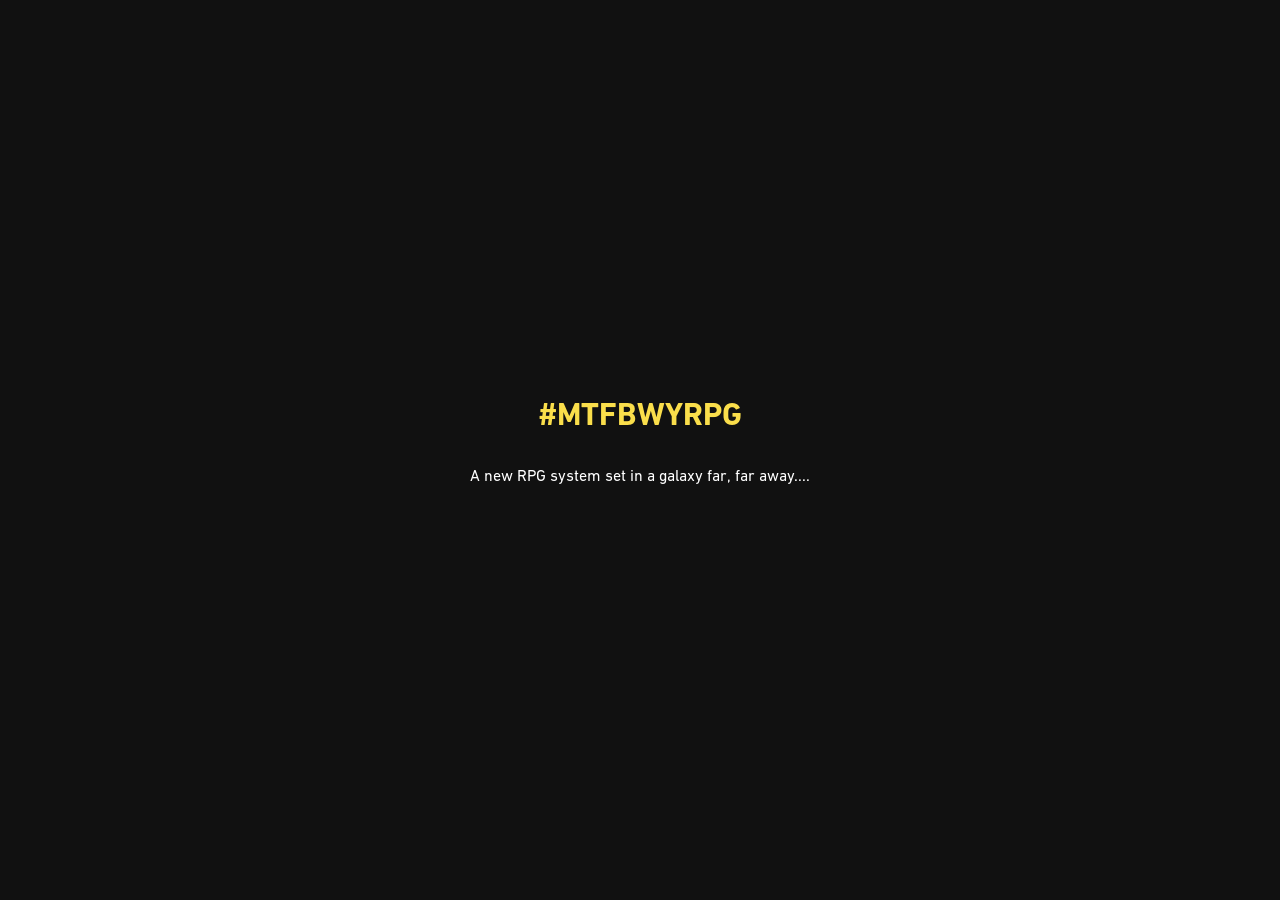
==== index.html @ f91e75fb "Add files via upload" ====
<!DOCTYPE html>
<html lang="en">
<head>
    <meta charset="UTF-8">
    <meta name="viewport" content="width=device-width, initial-scale=1.0">
    <title>MTFBWY</title>  
    <link rel="stylesheet" href="styles.css"> <!-- Replace "styles.css" with the actual path to your CSS file -->
</head>
 <body>
    <div class="width-container" style="margin-bottom: 0px;">
    <div class="main-wrapper">
    <div class="grid-column-full">
    <div class="shout">
        <h1 class="heading-l" style="margin-bottom: 16px; text-align: center;">#MTFBWYRPG</h1>
        <p class="body" style="text-align: center;">A new RPG system set in a galaxy far, far away....</p>
        <div class="call-out" style="margin-bottom: 20px;"></div>
    </div>
    </div>
    </div>
    </div>
</body>
---- styles.css ----
body,html {
    margin: 0;
    padding: 0;
    background: #111;
}

.width-container {
    max-width: 960px;
    margin-left: auto;
    margin-right: auto;
    margin-bottom: 64px;
}

.main-wrapper {
    padding-top: 0;
    margin-bottom: 0px;
}

.grid-column-full {
    width: 100%;
    float: left;
    display: block;
    box-sizing: border-box;
    padding: 0 16px;
}

.grid-column-two-thirds {
    width: 66.66%;
    float: left;
    display: block;
    box-sizing: border-box; /* Include padding within the width */
    padding: 0 16px; /* Adjust padding as needed */
}

.grid-column-one-third {
    width: 33.33%;
    float: left;
    display: block;
    box-sizing: border-box;
    padding: 0 16px;
}

/* Media query for screens smaller than 768px (adjust breakpoint as needed) */
@media screen and (max-width: 640px) {
    .grid-column-two-thirds {
        width: 100%;
        padding: 0 12px; /* Remove padding on mobile for full width */
    }

    .grid-column-one-third {
        width: 100%;
        padding: 0 12px;
    }
}

.shout {
    display: flex;
    min-height: 100vh;
    margin: 0;
    justify-content: center;
    align-items: center;
    text-align: center;
    flex-direction: column; /* Stack items vertically */
}

.heading-l {
    font-family: DINNext;
    font-weight: bold;
    color: #fade4b;
}

.body {
    font-family: DINNext;
    font-weight: regular;
    color: #fff;
}

@font-face {
    font-family: DINNext;
    src: url(fonts/DINNextCYR-Regular.otf);
    font-style: normal;
    font-weight: normal;
    }

 @font-face {
    font-family: DINNext;
    src: url(fonts/DINNextLTPro-Bold.otf);
    font-style: normal;
    font-weight: bold;
    }
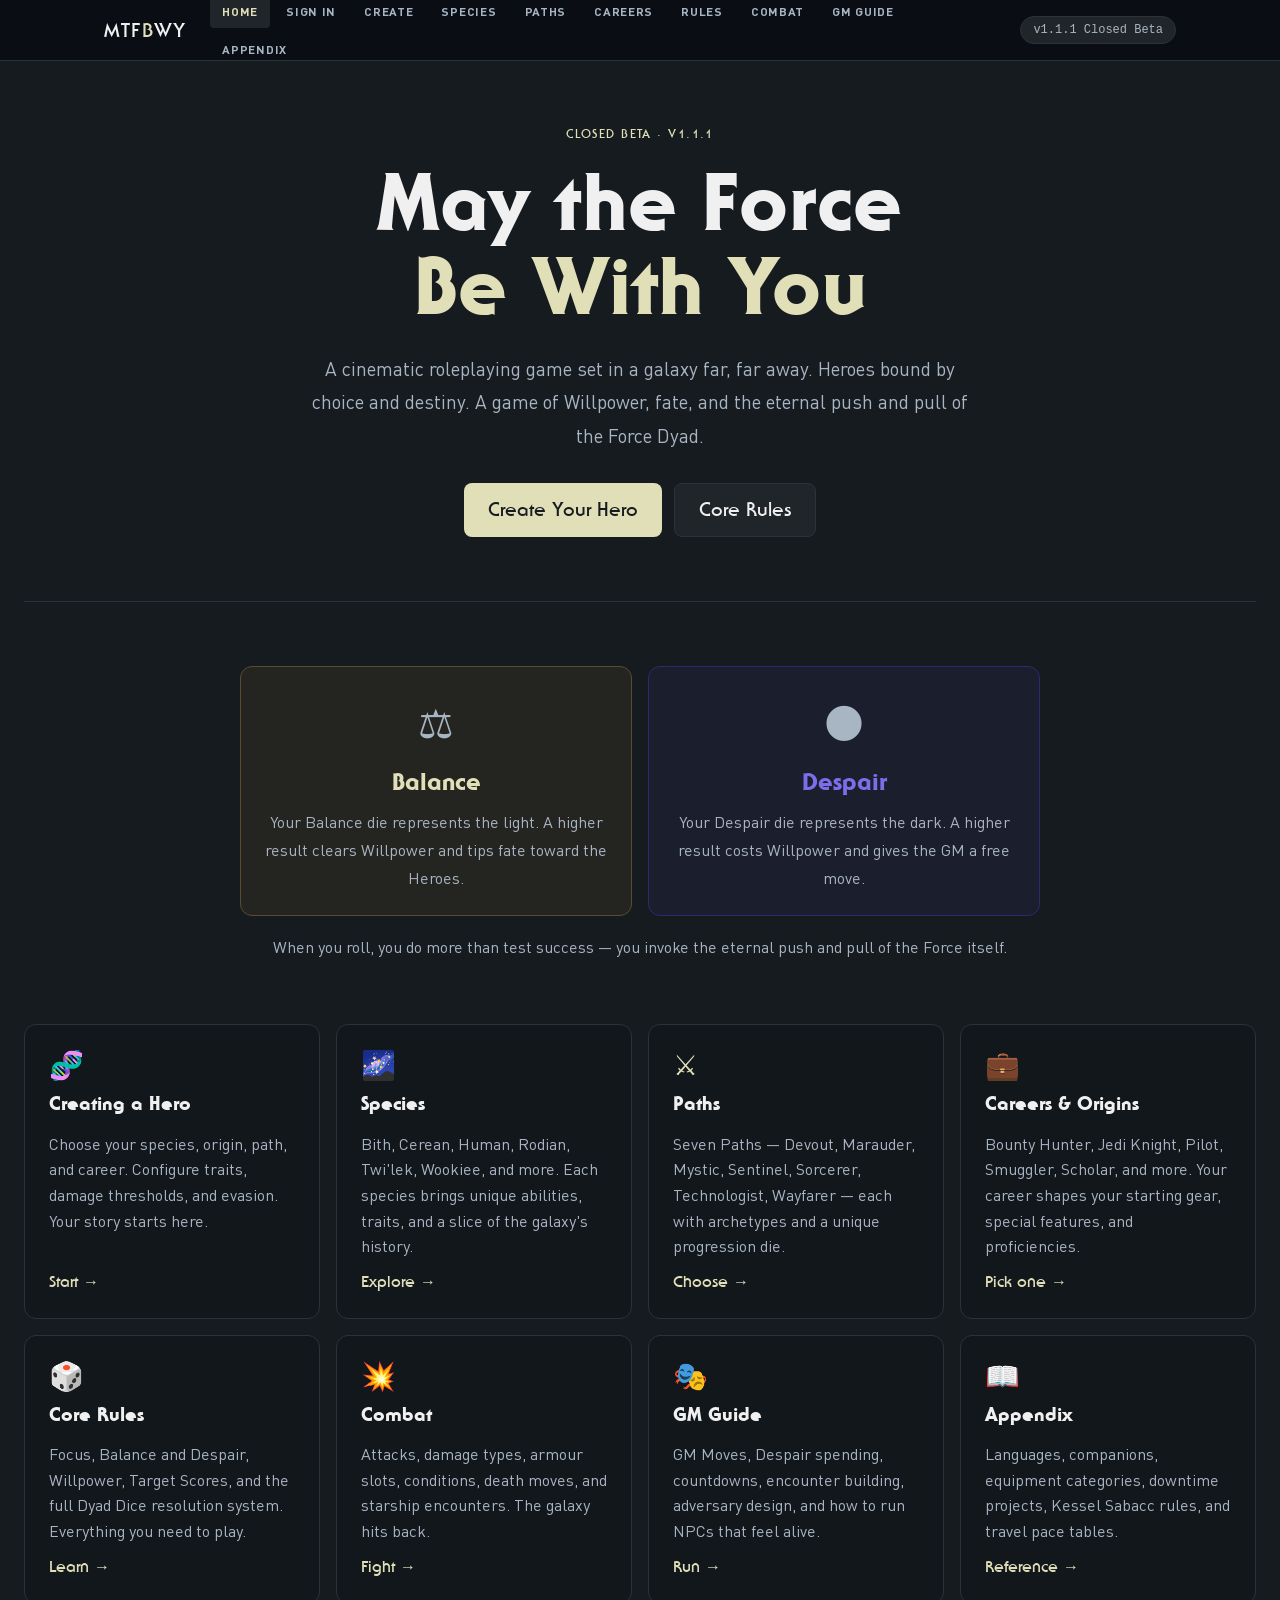
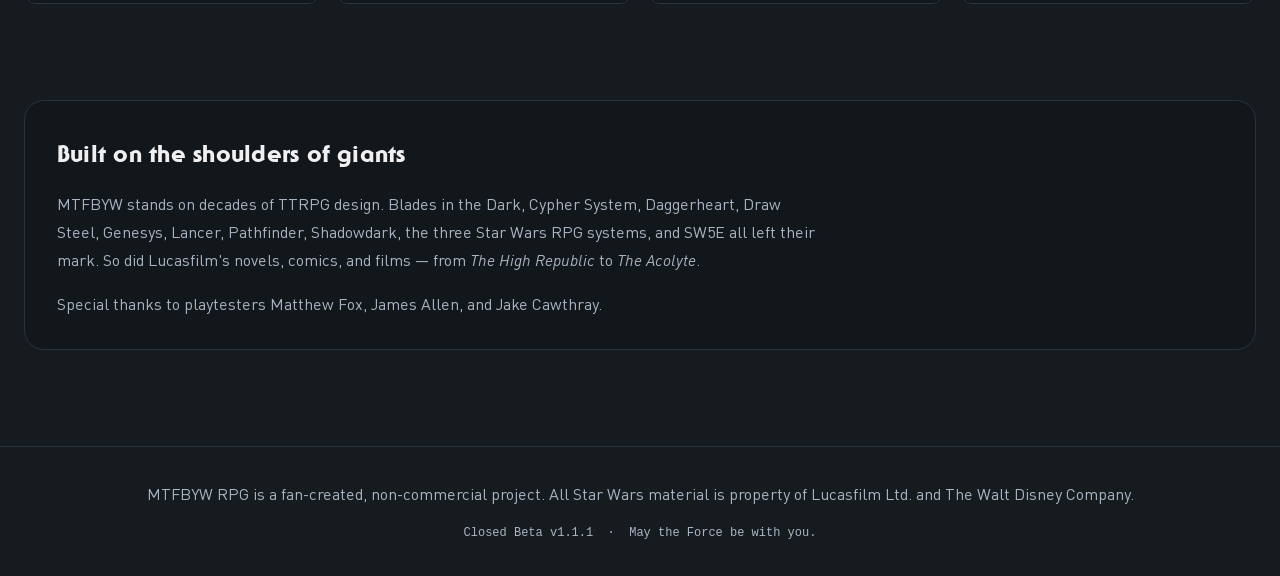
==== commit 718ded1e: "Add files via upload" ====
--- a/index.html
+++ b/index.html
@@ -1,21 +1,119 @@
 <!DOCTYPE html>
-<html lang="en">
+<html lang="en-GB">
 <head>
-    <meta charset="UTF-8">
-    <meta name="viewport" content="width=device-width, initial-scale=1.0">
-    <title>MTFBWY</title>  
-    <link rel="stylesheet" href="styles.css"> <!-- Replace "styles.css" with the actual path to your CSS file -->
+  <meta charset="UTF-8">
+  <meta name="viewport" content="width=device-width, initial-scale=1.0">
+  <title>MTFBYW — May the Force Be With You RPG</title>
+  <link rel="stylesheet" href="css/tokens.css">
+  <link rel="stylesheet" href="css/layout.css">
 </head>
- <body>
-    <div class="width-container" style="margin-bottom: 0px;">
-    <div class="main-wrapper">
-    <div class="grid-column-full">
-    <div class="shout">
-        <h1 class="heading-l" style="margin-bottom: 16px; text-align: center;">#MTFBWYRPG</h1>
-        <p class="body" style="text-align: center;">A new RPG system set in a galaxy far, far away....</p>
-        <div class="call-out" style="margin-bottom: 20px;"></div>
+<body>
+
+<div id="site-header-mount"></div>
+
+<main style="max-width:1280px;margin:0 auto;padding:var(--space-16) var(--space-6) var(--space-24);">
+
+  <!-- Hero -->
+  <section style="text-align:center;padding-bottom:var(--space-16);border-bottom:1px solid var(--color-outline-sub);margin-bottom:var(--space-16);">
+    <div style="font-family:var(--font-display);font-size:var(--text-xs);font-weight:700;letter-spacing:0.12em;text-transform:uppercase;color:var(--color-text-gold);margin-bottom:var(--space-4);">
+      Closed Beta · v1.1.1
     </div>
+    <h1 style="font-size:var(--text-hero);font-weight:900;color:var(--color-text);line-height:1.05;margin-bottom:var(--space-6);">
+      May the Force<br><em style="color:var(--color-text-gold);font-style:normal;">Be With You</em>
+    </h1>
+    <p style="font-size:var(--text-lg);color:var(--color-text-subdued);max-width:660px;margin:0 auto var(--space-8);line-height:1.75;">
+      A cinematic roleplaying game set in a galaxy far, far away. Heroes bound by choice and destiny. A game of Willpower, fate, and the eternal push and pull of the Force Dyad.
+    </p>
+    <div style="display:flex;gap:var(--space-3);justify-content:center;flex-wrap:wrap;">
+      <a href="hero-creation.html" style="display:inline-flex;align-items:center;gap:var(--space-2);background:var(--color-text-gold);color:var(--color-page-bg);font-family:var(--font-display);font-weight:700;font-size:var(--text-base);padding:var(--space-3) var(--space-6);border-radius:var(--radius-md);text-decoration:none;transition:opacity 0.15s;">
+        Create Your Hero
+      </a>
+      <a href="rules.html" style="display:inline-flex;align-items:center;gap:var(--space-2);background:var(--color-surface);border:1px solid var(--color-outline-sub);color:var(--color-text);font-family:var(--font-display);font-weight:700;font-size:var(--text-base);padding:var(--space-3) var(--space-6);border-radius:var(--radius-md);text-decoration:none;transition:opacity 0.15s;">
+        Core Rules
+      </a>
     </div>
+  </section>
+
+  <!-- The Dyad Dice callout -->
+  <section style="margin-bottom:var(--space-16);">
+    <div style="display:grid;grid-template-columns:1fr 1fr;gap:var(--space-4);max-width:800px;margin:0 auto;">
+      <div style="background:rgba(245,184,51,0.06);border:1px solid var(--color-surface-gold);border-radius:var(--radius-lg);padding:var(--space-6);text-align:center;">
+        <div style="font-size:2.5rem;margin-bottom:var(--space-3);">⚖️</div>
+        <div style="font-family:var(--font-display);font-size:var(--text-xl);font-weight:900;color:var(--color-text-gold);margin-bottom:var(--space-2);">Balance</div>
+        <p style="font-size:var(--text-sm);color:var(--color-text-subdued);">Your Balance die represents the light. A higher result clears Willpower and tips fate toward the Heroes.</p>
+      </div>
+      <div style="background:rgba(106,92,247,0.06);border:1px solid #2e2870;border-radius:var(--radius-lg);padding:var(--space-6);text-align:center;">
+        <div style="font-size:2.5rem;margin-bottom:var(--space-3);">🌑</div>
+        <div style="font-family:var(--font-display);font-size:var(--text-xl);font-weight:900;color:#7B6EE8;margin-bottom:var(--space-2);">Despair</div>
+        <p style="font-size:var(--text-sm);color:var(--color-text-subdued);">Your Despair die represents the dark. A higher result costs Willpower and gives the GM a free move.</p>
+      </div>
     </div>
-    </div>
-</body>+    <p style="text-align:center;font-size:var(--text-sm);color:var(--color-text-subdued);margin-top:var(--space-4);">When you roll, you do more than test success — you invoke the eternal push and pull of the Force itself.</p>
+  </section>
+
+  <!-- Section grid -->
+  <div class="home-grid">
+    <a href="hero-creation.html" class="home-card">
+      <div class="home-card__icon">🧬</div>
+      <div class="home-card__title">Creating a Hero</div>
+      <div class="home-card__desc">Choose your species, origin, path, and career. Configure traits, damage thresholds, and evasion. Your story starts here.</div>
+      <div class="home-card__arrow">Start → </div>
+    </a>
+    <a href="species.html" class="home-card">
+      <div class="home-card__icon">🌌</div>
+      <div class="home-card__title">Species</div>
+      <div class="home-card__desc">Bith, Cerean, Human, Rodian, Twi'lek, Wookiee, and more. Each species brings unique abilities, traits, and a slice of the galaxy's history.</div>
+      <div class="home-card__arrow">Explore →</div>
+    </a>
+    <a href="paths.html" class="home-card">
+      <div class="home-card__icon">⚔️</div>
+      <div class="home-card__title">Paths</div>
+      <div class="home-card__desc">Seven Paths — Devout, Marauder, Mystic, Sentinel, Sorcerer, Technologist, Wayfarer — each with archetypes and a unique progression die.</div>
+      <div class="home-card__arrow">Choose →</div>
+    </a>
+    <a href="careers.html" class="home-card">
+      <div class="home-card__icon">💼</div>
+      <div class="home-card__title">Careers &amp; Origins</div>
+      <div class="home-card__desc">Bounty Hunter, Jedi Knight, Pilot, Smuggler, Scholar, and more. Your career shapes your starting gear, special features, and proficiencies.</div>
+      <div class="home-card__arrow">Pick one →</div>
+    </a>
+    <a href="rules.html" class="home-card">
+      <div class="home-card__icon">🎲</div>
+      <div class="home-card__title">Core Rules</div>
+      <div class="home-card__desc">Focus, Balance and Despair, Willpower, Target Scores, and the full Dyad Dice resolution system. Everything you need to play.</div>
+      <div class="home-card__arrow">Learn →</div>
+    </a>
+    <a href="combat.html" class="home-card">
+      <div class="home-card__icon">💥</div>
+      <div class="home-card__title">Combat</div>
+      <div class="home-card__desc">Attacks, damage types, armour slots, conditions, death moves, and starship encounters. The galaxy hits back.</div>
+      <div class="home-card__arrow">Fight →</div>
+    </a>
+    <a href="gm-guide.html" class="home-card">
+      <div class="home-card__icon">🎭</div>
+      <div class="home-card__title">GM Guide</div>
+      <div class="home-card__desc">GM Moves, Despair spending, countdowns, encounter building, adversary design, and how to run NPCs that feel alive.</div>
+      <div class="home-card__arrow">Run →</div>
+    </a>
+    <a href="appendix.html" class="home-card">
+      <div class="home-card__icon">📖</div>
+      <div class="home-card__title">Appendix</div>
+      <div class="home-card__desc">Languages, companions, equipment categories, downtime projects, Kessel Sabacc rules, and travel pace tables.</div>
+      <div class="home-card__arrow">Reference →</div>
+    </a>
+  </div>
+
+  <!-- Acknowledgements -->
+  <section style="margin-top:var(--space-24);padding:var(--space-8);background:var(--color-feature-bg);border:1px solid var(--color-outline-sub);border-radius:var(--radius-xl);">
+    <h2 style="font-size:var(--text-xl);color:var(--color-text);margin-bottom:var(--space-4);">Built on the shoulders of giants</h2>
+    <p style="color:var(--color-text-subdued);max-width:760px;">MTFBYW stands on decades of TTRPG design. Blades in the Dark, Cypher System, Daggerheart, Draw Steel, Genesys, Lancer, Pathfinder, Shadowdark, the three Star Wars RPG systems, and SW5E all left their mark. So did Lucasfilm's novels, comics, and films — from <em>The High Republic</em> to <em>The Acolyte</em>.</p>
+    <p style="color:var(--color-text-subdued);font-size:var(--text-sm);margin-top:var(--space-4);">Special thanks to playtesters Matthew Fox, James Allen, and Jake Cawthray.</p>
+  </section>
+
+</main>
+
+<div id="site-footer-mount"></div>
+
+<script src="js/components.js"></script>
+</body>
+</html>
--- a/css/tokens.css
+++ b/css/tokens.css
@@ -0,0 +1,326 @@
+/* ============================================================
+   MTFBYW Design Tokens — rebuilt from brand files
+   ──────────────────────────────────────────────────────────
+   Fonts:
+     Heading  → ITC Serif Gothic (Heavy for titles, weights: Light / Regular / Bold / Extra Bold / Heavy / Black)
+     Body     → Ff Din Paneuropean Variable (wght 100–900, wdth 75–100)
+     Serif body → Kannada MN (blockquotes, pull quotes)
+   Colours (Dark mode tokens):
+     Page bg  → #161B20  (Default Navy / Deep Space)
+     Surface darker → #12171C
+     Surface lighter → #20252A
+     Text default    → #F0F0F0
+     Text subdued    → #A8B5C2
+     Text gold       → #E1DFB8  (also outline gold, success)
+     Text gold subdued → #A29E89
+     Outline default → #58697F
+     Outline subdued → #2A323D
+     Error           → #FD6E6E
+     Advantage       → #9AD7B0
+     Disadvantage    → #D09999
+     Surface gold darker → #584D2F
+   Responsive (Lg):
+     Container max-width 1120px, column margin 20px, gutter 20px
+     Type: heading-2xl 80/96, heading-xl 48/56, heading-lg 36/40,
+           heading-md 24/32, heading-sm 19/28
+           body-lg 24/32, body-md 19/28, body-sm 16/24, body-xs 12/16
+   ============================================================ */
+
+/* ---- @font-face declarations ---- */
+@font-face {
+  font-family: 'Ff Din Paneuropean Variable';
+  src: url('../fonts/DINVar-Regular.ttf') format('truetype');
+  font-weight: 100 900;
+  font-style: normal;
+  font-display: swap;
+}
+@font-face {
+  font-family: 'Ff Din Paneuropean Variable';
+  src: url('../fonts/DINVar-Italic.ttf') format('truetype');
+  font-weight: 100 900;
+  font-style: italic;
+  font-display: swap;
+}
+
+@font-face {
+  font-family: 'ITC Serif Gothic';
+  src: url('../fonts/ITCSerifGothicLight.ttf') format('truetype');
+  font-weight: 300;
+  font-style: normal;
+  font-display: swap;
+}
+@font-face {
+  font-family: 'ITC Serif Gothic';
+  src: url('../fonts/ITCSerifGothicRegular.ttf') format('truetype');
+  font-weight: 400;
+  font-style: normal;
+  font-display: swap;
+}
+@font-face {
+  font-family: 'ITC Serif Gothic';
+  src: url('../fonts/ITCSerifGothicBold.ttf') format('truetype');
+  font-weight: 700;
+  font-style: normal;
+  font-display: swap;
+}
+@font-face {
+  font-family: 'ITC Serif Gothic';
+  src: url('../fonts/ITCSerifGothicExtraBold.ttf') format('truetype');
+  font-weight: 800;
+  font-style: normal;
+  font-display: swap;
+}
+@font-face {
+  font-family: 'ITC Serif Gothic';
+  src: url('../fonts/ITCSerifGothicHeavy.ttf') format('truetype');
+  font-weight: 900;
+  font-style: normal;
+  font-display: swap;
+}
+@font-face {
+  font-family: 'ITC Serif Gothic';
+  src: url('../fonts/ITCSerifGothicBlack.ttf') format('truetype');
+  font-weight: 950;
+  font-style: normal;
+  font-display: swap;
+}
+
+@font-face {
+  font-family: 'Kannada MN';
+  src: url('../fonts/Kannada_MN.ttc') format('truetype');
+  font-weight: 400;
+  font-style: normal;
+  font-display: swap;
+}
+
+:root {
+  /* ---- Brand colours (Dark mode tokens) ---- */
+  --color-page-bg:       #161B20;   /* Page background / Default Navy / Deep Space */
+  --color-surface-dark:  #12171C;   /* Surface / Navy / Darker */
+  --color-surface:       #20252A;   /* Surface / Navy / Lighter  */
+  --color-surface-gold:  #584D2F;   /* Surface / Gold / Darker  */
+
+  --color-text:          #F0F0F0;   /* Text / Standard - Default */
+  --color-text-subdued:  #A8B5C2;   /* Text / Standard - Subdued */
+  --color-text-gold:     #E1DFB8;   /* Text / Gold - Default  (also: Success) */
+  --color-text-gold-sub: #A29E89;   /* Text / Gold - Subdued */
+  --color-text-disabled: #9E9E9E;   /* Text / Disabled - Default */
+  --color-text-muted:    #848484;   /* Text / Disabled - Subdued */
+  --color-error:         #FD6E6E;   /* Text / Error  */
+  --color-advantage:     #9AD7B0;   /* Surface / Game / Advantage */
+  --color-disadvantage:  #D09999;   /* Surface / Game / Disadvantage */
+
+  --color-outline:       #58697F;   /* Outline / Navy - Default */
+  --color-outline-sub:   #2A323D;   /* Outline / Navy - Subdued */
+  --color-outline-gold:  #E1DFB8;   /* Outline / Gold - Default */
+  --color-outline-gold-sub: #A29E89; /* Outline / Gold - Subdued */
+
+  /* ---- Semantic aliases (kept for backwards compatibility with layout.css) ---- */
+  --color-void:          var(--color-page-bg);
+  --color-deep:          var(--color-surface-dark);
+  --color-rim:           var(--color-outline-sub);
+  --color-muted:         var(--color-outline);
+  --color-dim:           var(--color-text-subdued);
+  --color-body:          var(--color-text-subdued);
+  --color-title:         var(--color-text);
+  --color-bright:        #FFFFFF;
+
+  /* Balance/Despair dyad accents — derived from gold & error tokens */
+  --color-balance:       var(--color-text-gold);      /* #E1DFB8 warm parchment gold */
+  --color-balance-dim:   var(--color-surface-gold);   /* #584D2F */
+  --color-despair:       #7B6EE8;   /* violet — not in tokens, retained from previous design */
+  --color-despair-dim:   #2e2870;
+  --color-danger:        var(--color-error);           /* #FD6E6E */
+  --color-success:       var(--color-advantage);       /* #9AD7B0 */
+
+  /* ---- Brand typography ---- */
+  --font-display: 'ITC Serif Gothic', Georgia, serif;
+  --font-body:    'Ff Din Paneuropean Variable', 'FF DIN', system-ui, sans-serif;
+  --font-serif:   'Kannada MN', Georgia, serif;
+  --font-mono:    'JetBrains Mono', 'Fira Code', monospace; /* data/code only, no brand file */
+
+  /* ---- Type scale (Lg breakpoint from tokens) ---- */
+  --text-xs:   12px;   /* body-xs  / line 16 */
+  --text-sm:   16px;   /* body-sm  / line 24 */
+  --text-base: 19px;   /* body-md  / line 28 */
+  --text-md:   24px;   /* body-lg  / line 32 */
+  --text-lg:   19px;   /* heading-sm / line 28 */
+  --text-xl:   24px;   /* heading-md / line 32 */
+  --text-2xl:  36px;   /* heading-lg / line 40 */
+  --text-3xl:  48px;   /* heading-xl / line 56 */
+  --text-hero: clamp(48px, 7vw, 80px); /* heading-2xl: 80/96 Lg, 64/72 Sm */
+
+  /* ---- Spacing (Lg padding tokens: 4xs=0 3xs=4 2xs=8 xs=12 sm=16 md=20 lg=24 xl=32 2xl=48 3xl=64 4xl=96) ---- */
+  --space-1:   4px;    /* 3xs */
+  --space-2:   8px;    /* 2xs */
+  --space-3:  12px;    /* xs  */
+  --space-4:  16px;    /* sm  */
+  --space-5:  20px;    /* md  */
+  --space-6:  24px;    /* lg  */
+  --space-8:  32px;    /* xl  */
+  --space-12: 48px;    /* 2xl */
+  --space-16: 64px;    /* 3xl */
+  --space-24: 96px;    /* 4xl */
+
+  /* ---- Layout (Lg container tokens) ---- */
+  --layout-max:          1120px;  /* Width container / Max width */
+  --layout-col-margin:   20px;    /* Column margin */
+  --layout-gutter:       20px;    /* Gutters */
+  --layout-row-margin:   48px;    /* Row margin */
+
+  /* ---- Border radius ---- */
+  --radius-sm:   4px;
+  --radius-md:   8px;
+  --radius-lg:   12px;
+  --radius-xl:   20px;
+  --radius-pill: 999px;
+
+  /* ---- Motion ---- */
+  --ease-out:   cubic-bezier(0.0, 0, 0.2, 1);
+  --ease-in:    cubic-bezier(0.4, 0, 1, 1);
+  --ease-inout: cubic-bezier(0.4, 0, 0.2, 1);
+  --dur-fast:   120ms;
+  --dur-base:   220ms;
+  --dur-slow:   400ms;
+
+  /* ---- Shadows ---- */
+  --shadow-card:          0 2px 8px rgba(0,0,0,0.4), 0 0 0 1px var(--color-rim);
+  --shadow-glow-balance:  0 0 24px rgba(225,223,184,0.18);
+  --shadow-glow-despair:  0 0 24px rgba(123,110,232,0.22);
+
+  /* ---- Feature bg (derived, slightly lighter than surface-dark) ---- */
+  --color-feature-bg:  var(--color-surface-dark);
+  --color-table-head:  var(--color-surface);
+  --color-code-bg:     var(--color-surface-dark);
+}
+
+/* ---- Reset & base ---- */
+*, *::before, *::after { box-sizing: border-box; margin: 0; padding: 0; }
+
+html {
+  font-size: 16px;
+  scroll-behavior: smooth;
+  scrollbar-color: var(--color-rim) var(--color-void);
+  scrollbar-width: thin;
+}
+
+body {
+  background: var(--color-page-bg);
+  color: var(--color-text-subdued);
+  font-family: var(--font-body);
+  font-size: var(--text-sm);    /* 16px base for readability */
+  font-weight: 400;
+  line-height: 1.5;             /* body-sm line 24/16 = 1.5 */
+  -webkit-font-smoothing: antialiased;
+  min-height: 100vh;
+}
+
+/* ---- Headings: ITC Serif Gothic, Heavy for display ---- */
+h1, h2, h3, h4, h5, h6 {
+  font-family: var(--font-display);
+  color: var(--color-text);
+  line-height: 1.15;
+  letter-spacing: 0.01em;
+  font-weight: 900; /* Heavy */
+}
+
+h1 { font-size: var(--text-3xl); line-height: 56px; }  /* heading-xl */
+h2 { font-size: var(--text-2xl); line-height: 40px; }  /* heading-lg */
+h3 { font-size: var(--text-xl);  line-height: 32px; }  /* heading-md */
+h4 { font-size: var(--text-lg);  line-height: 28px; }  /* heading-sm */
+h5 { font-size: var(--text-base);font-weight: 700; }
+h6 { font-size: var(--text-xs); font-weight: 700; text-transform: uppercase; letter-spacing: 0.1em; color: var(--color-text-muted); }
+
+p { margin-bottom: var(--space-4); line-height: 1.75; }
+p:last-child { margin-bottom: 0; }
+
+a { color: var(--color-text-gold); text-decoration: none; transition: color var(--dur-fast); }
+a:hover { color: var(--color-text); }
+
+ul, ol { padding-left: var(--space-6); margin-bottom: var(--space-4); }
+li { margin-bottom: var(--space-2); line-height: 1.6; }
+
+strong { color: var(--color-text); font-weight: 700; }
+em { color: var(--color-text-subdued); }
+
+code {
+  font-family: var(--font-mono);
+  font-size: 0.85em;
+  background: var(--color-code-bg);
+  color: var(--color-text-gold);
+  padding: 0.1em 0.4em;
+  border-radius: var(--radius-sm);
+}
+
+blockquote {
+  font-family: var(--font-serif);
+  font-style: italic;
+  color: var(--color-text-gold-sub);
+  border-left: 3px solid var(--color-balance-dim);
+  padding: var(--space-4) var(--space-6);
+  margin: var(--space-6) 0;
+}
+
+hr {
+  border: none;
+  border-top: 1px solid var(--color-rim);
+  margin: var(--space-8) 0;
+}
+
+table {
+  width: 100%;
+  border-collapse: collapse;
+  margin-bottom: var(--space-6);
+  font-size: var(--text-sm);
+}
+thead th {
+  background: var(--color-table-head);
+  color: var(--color-text-muted);
+  font-family: var(--font-body);
+  font-size: var(--text-xs);
+  font-weight: 700;
+  text-transform: uppercase;
+  letter-spacing: 0.08em;
+  padding: var(--space-3) var(--space-4);
+  text-align: left;
+  border-bottom: 2px solid var(--color-rim);
+}
+tbody td {
+  padding: var(--space-3) var(--space-4);
+  border-bottom: 1px solid var(--color-rim);
+  vertical-align: top;
+  color: var(--color-text-subdued);
+}
+tbody tr:hover td { background: rgba(255,255,255,0.02); }
+
+img { max-width: 100%; display: block; }
+
+/* ---- Sm breakpoint overrides (320–768px) ---- */
+@media (max-width: 768px) {
+  :root {
+    --text-xs:   12px;
+    --text-sm:   16px;
+    --text-base: 19px;
+    --text-md:   24px;
+    --text-lg:   19px;
+    --text-xl:   19px;   /* heading-md → heading-sm on mobile */
+    --text-2xl:  28px;   /* heading-lg sm */
+    --text-3xl:  32px;   /* heading-xl sm */
+    --text-hero: clamp(40px, 9vw, 64px); /* heading-2xl sm: 64/72 */
+    --space-6:  20px;    /* lg shrinks to md at mobile */
+    --space-8:  24px;    /* xl → lg */
+    --space-12: 32px;    /* 2xl → xl */
+    --space-16: 48px;    /* 3xl → 2xl */
+    --space-24: 64px;    /* 4xl → 3xl */
+    --layout-col-margin: 12px;
+    --layout-gutter:     12px;
+    --layout-row-margin: 32px;
+  }
+}
+
+@media (prefers-reduced-motion: reduce) {
+  *, *::before, *::after {
+    animation-duration: 0.01ms !important;
+    transition-duration: 0.01ms !important;
+  }
+}
--- a/css/layout.css
+++ b/css/layout.css
@@ -0,0 +1,664 @@
+/* ============================================================
+   MTFBYW Layout & Components
+   ============================================================ */
+
+/* ---- Site chrome ---- */
+.site-header {
+  position: sticky;
+  top: 0;
+  z-index: 100;
+  background: rgba(10, 13, 20, 0.92);
+  backdrop-filter: blur(12px);
+  -webkit-backdrop-filter: blur(12px);
+  border-bottom: 1px solid var(--color-outline-sub);
+}
+
+.header-inner {
+  display: flex;
+  align-items: center;
+  gap: var(--space-6);
+  max-width: var(--layout-max);
+  margin: 0 auto;
+  padding: 0 var(--space-6);
+  height: 60px;
+}
+
+.site-logo {
+  font-family: var(--font-display);
+  font-size: 20px; /* heading-sm equivalent */
+  /* ITC Serif Gothic Heavy for logo — brand display */
+  font-weight: 700;
+  color: var(--color-text);
+  letter-spacing: 0.06em;
+  text-transform: uppercase;
+  flex-shrink: 0;
+  text-decoration: none;
+}
+
+.site-logo span {
+  color: var(--color-text-gold);
+}
+
+.site-nav {
+  display: flex;
+  align-items: center;
+  gap: var(--space-1);
+  flex-wrap: wrap;
+  flex: 1;
+}
+
+.nav-link { /* DIN for nav utility */
+  font-family: var(--font-body);
+  font-size: var(--text-xs);
+  font-weight: 700;
+  letter-spacing: 0.06em;
+  text-transform: uppercase;
+  color: var(--color-text-subdued);
+  padding: var(--space-2) var(--space-3);
+  border-radius: var(--radius-sm);
+  text-decoration: none;
+  transition: color var(--dur-fast), background var(--dur-fast);
+  white-space: nowrap;
+}
+
+.nav-link:hover,
+.nav-link.active {
+  color: var(--color-text);
+  background: var(--color-surface);
+}
+
+.nav-link.active { color: var(--color-text-gold); }
+
+.header-badge {
+  margin-left: auto;
+  font-family: var(--font-mono);
+  font-size: var(--text-xs);
+  color: var(--color-text-subdued);
+  background: var(--color-surface);
+  border: 1px solid var(--color-outline-sub);
+  padding: var(--space-1) var(--space-3);
+  border-radius: var(--radius-pill);
+  white-space: nowrap;
+  flex-shrink: 0;
+}
+
+/* ---- Page layout ---- */
+.page-wrap {
+  display: flex;
+  max-width: var(--layout-max);
+  margin: 0 auto;
+  padding: 0 var(--space-6);
+  gap: var(--space-8);
+  padding-top: var(--space-12);
+  padding-bottom: var(--space-24);
+}
+
+.sidebar {
+  width: 240px;
+  flex-shrink: 0;
+  position: sticky;
+  top: 80px;
+  align-self: flex-start;
+  max-height: calc(100vh - 100px);
+  overflow-y: auto;
+  scrollbar-width: none;
+}
+
+.sidebar::-webkit-scrollbar { display: none; }
+
+.sidebar-group {
+  margin-bottom: var(--space-6);
+}
+
+.sidebar-label {
+  font-family: var(--font-body);
+  font-size: var(--text-xs);
+  font-weight: 700;
+  letter-spacing: 0.1em;
+  text-transform: uppercase;
+  color: var(--color-text-muted);
+  padding: 0 var(--space-3);
+  margin-bottom: var(--space-2);
+  display: block;
+}
+
+.sidebar-link {
+  display: block;
+  font-size: var(--text-sm);
+  color: var(--color-text-subdued);
+  padding: var(--space-2) var(--space-3);
+  border-radius: var(--radius-sm);
+  text-decoration: none;
+  border-left: 2px solid transparent;
+  transition: color var(--dur-fast), border-color var(--dur-fast), background var(--dur-fast);
+}
+
+.sidebar-link:hover {
+  color: var(--color-text);
+  background: var(--color-surface);
+}
+
+.sidebar-link.active {
+  color: var(--color-text-gold);
+  border-left-color: var(--color-text-gold);
+  background: rgba(245, 184, 51, 0.05);
+}
+
+.content {
+  flex: 1;
+  min-width: 0;
+}
+
+/* ---- Hero ---- */
+.page-hero {
+  margin-bottom: var(--space-12);
+  padding-bottom: var(--space-8);
+  border-bottom: 1px solid var(--color-outline-sub);
+}
+
+.page-hero__eyebrow {
+  font-family: var(--font-display);
+  font-size: var(--text-xs);
+  font-weight: 700;
+  letter-spacing: 0.12em;
+  text-transform: uppercase;
+  color: var(--color-text-gold);
+  margin-bottom: var(--space-3);
+  display: block;
+}
+
+.page-hero__title {
+  font-size: var(--text-hero);
+  font-weight: 900; /* ITC Serif Gothic Heavy */
+  color: var(--color-text);
+  line-height: 1.1;
+  margin-bottom: var(--space-4);
+  letter-spacing: -0.01em;
+}
+
+.page-hero__title em {
+  color: var(--color-text-gold);
+  font-style: normal;
+}
+
+.page-hero__lead {
+  font-size: var(--text-md);
+  color: var(--color-text-subdued);
+  max-width: 700px;
+  line-height: 1.75;
+}
+
+/* ---- Sections ---- */
+.rule-section {
+  margin-bottom: var(--space-16);
+  scroll-margin-top: 80px;
+}
+
+.section-title {
+  font-size: var(--text-2xl);
+  font-weight: 900; /* ITC Heavy */
+  color: var(--color-text);
+  margin-bottom: var(--space-2);
+  padding-bottom: var(--space-3);
+  border-bottom: 1px solid var(--color-outline-sub);
+  letter-spacing: -0.01em;
+}
+
+.section-subtitle {
+  font-size: var(--text-xl);
+  font-weight: 600;
+  color: var(--color-text);
+  margin-top: var(--space-8);
+  margin-bottom: var(--space-4);
+  scroll-margin-top: 80px;
+}
+
+.section-body {
+  font-size: var(--text-base);
+  color: var(--color-text-subdued);
+}
+
+/* ---- Cards ---- */
+.card {
+  background: var(--color-surface-dark);
+  border: 1px solid var(--color-outline-sub);
+  border-radius: var(--radius-lg);
+  padding: var(--space-6);
+  margin-bottom: var(--space-4);
+  transition: border-color var(--dur-base), box-shadow var(--dur-base);
+}
+
+.card:hover {
+  border-color: var(--color-outline);
+}
+
+.card--feature {
+  background: var(--color-feature-bg);
+  border-left: 3px solid var(--color-text-gold);
+}
+
+.card--warning {
+  border-left: 3px solid var(--color-error);
+  background: rgba(224,82,82,0.04);
+}
+
+.card--success {
+  border-left: 3px solid var(--color-advantage);
+  background: rgba(62,207,142,0.04);
+}
+
+.card--despair {
+  border-left: 3px solid var(--color-despair);
+  background: rgba(106,92,247,0.04);
+}
+
+.card__title {
+  font-family: var(--font-display);
+  font-size: var(--text-base);
+  font-weight: 900; /* ITC Heavy */
+  color: var(--color-text);
+  margin-bottom: var(--space-2);
+  letter-spacing: 0;
+}
+
+.card__meta {
+  font-family: var(--font-mono);
+  font-size: var(--text-xs);
+  color: var(--color-text-subdued);
+  margin-bottom: var(--space-3);
+}
+
+/* ---- Feature blocks (archetype abilities) ---- */
+.feature-block {
+  background: var(--color-feature-bg);
+  border: 1px solid var(--color-outline-sub);
+  border-left: 3px solid var(--color-text-gold);
+  border-radius: var(--radius-md);
+  padding: var(--space-5) var(--space-6);
+  margin-bottom: var(--space-4);
+}
+
+.feature-block__name {
+  font-family: var(--font-display);
+  font-size: var(--text-base);
+  font-weight: 900; /* ITC Heavy */
+  color: var(--color-text-gold);
+  margin-bottom: var(--space-1);
+  letter-spacing: 0.01em;
+}
+
+.feature-block__level {
+  font-family: var(--font-mono);
+  font-size: var(--text-xs);
+  color: var(--color-text-subdued);
+  text-transform: uppercase;
+  letter-spacing: 0.06em;
+  margin-bottom: var(--space-3);
+}
+
+.feature-block--despair { border-left-color: var(--color-despair); }
+.feature-block--despair .feature-block__name { color: var(--color-despair); }
+
+.feature-block--success { border-left-color: var(--color-advantage); }
+
+/* ---- Stat blocks ---- */
+.stat-row {
+  display: grid;
+  grid-template-columns: auto 1fr;
+  gap: var(--space-2) var(--space-4);
+  margin-bottom: var(--space-4);
+  padding: var(--space-4) var(--space-5);
+  background: var(--color-surface);
+  border: 1px solid var(--color-outline-sub);
+  border-radius: var(--radius-md);
+}
+
+.stat-label {
+  font-family: var(--font-display);
+  font-size: var(--text-sm);
+  font-weight: 700;
+  color: var(--color-text-subdued);
+  text-transform: uppercase;
+  letter-spacing: 0.06em;
+  white-space: nowrap;
+}
+
+.stat-value {
+  color: var(--color-text-subdued);
+  font-size: var(--text-sm);
+}
+
+/* ---- Die pills ---- */
+.die-pill {
+  display: inline-flex;
+  align-items: center;
+  gap: var(--space-1);
+  background: var(--color-surface);
+  border: 1px solid var(--color-outline-sub);
+  border-radius: var(--radius-pill);
+  padding: var(--space-1) var(--space-3);
+  font-family: var(--font-mono);
+  font-size: var(--text-xs);
+  font-weight: 700;
+  color: var(--color-text-gold);
+  white-space: nowrap;
+}
+
+.die-pill--despair { color: var(--color-despair); }
+.die-pill--success { color: var(--color-advantage); }
+.die-pill--danger  { color: var(--color-error); }
+
+/* ---- Callout boxes ---- */
+.callout {
+  display: flex;
+  gap: var(--space-4);
+  padding: var(--space-5);
+  border-radius: var(--radius-md);
+  margin-bottom: var(--space-6);
+  background: var(--color-surface);
+  border: 1px solid var(--color-outline-sub);
+}
+
+.callout__icon {
+  font-size: var(--text-xl);
+  flex-shrink: 0;
+  line-height: 1;
+  margin-top: 2px;
+}
+
+.callout__body p { margin-bottom: var(--space-2); }
+.callout__body p:last-child { margin-bottom: 0; }
+.callout__title {
+  font-family: var(--font-display);
+  font-size: var(--text-base);
+  font-weight: 700;
+  color: var(--color-text);
+  margin-bottom: var(--space-2);
+}
+
+.callout--balance { border-left: 3px solid var(--color-text-gold); }
+.callout--despair { border-left: 3px solid var(--color-despair); }
+.callout--danger  { border-left: 3px solid var(--color-error); }
+.callout--tip     { border-left: 3px solid var(--color-advantage); }
+
+/* ---- Grid layouts ---- */
+.grid-2 { display: grid; grid-template-columns: repeat(2, 1fr); gap: var(--space-4); }
+.grid-3 { display: grid; grid-template-columns: repeat(3, 1fr); gap: var(--space-4); }
+.grid-auto { display: grid; grid-template-columns: repeat(auto-fill, minmax(280px, 1fr)); gap: var(--space-4); }
+
+/* ---- Badges ---- */
+.badge {
+  display: inline-block;
+  font-family: var(--font-mono);
+  font-size: var(--text-xs);
+  padding: 2px var(--space-2);
+  border-radius: var(--radius-pill);
+  border: 1px solid currentColor;
+  font-weight: 700;
+  letter-spacing: 0.04em;
+  white-space: nowrap;
+}
+
+.badge--core      { color: var(--color-text-gold); background: rgba(245,184,51,0.08); }
+.badge--beta      { color: var(--color-despair); background: rgba(106,92,247,0.08); }
+.badge--unavailable { color: var(--color-text-subdued);   background: var(--color-surface); opacity: 0.6; }
+.badge--sourcebook  { color: var(--color-advantage); background: rgba(62,207,142,0.08); }
+
+/* ---- Progress table ---- */
+.progress-table {
+  background: var(--color-feature-bg);
+  border-radius: var(--radius-lg);
+  overflow: hidden;
+  border: 1px solid var(--color-outline-sub);
+  margin-bottom: var(--space-6);
+}
+
+.progress-table table { margin: 0; }
+.progress-table thead th {
+  background: var(--color-surface);
+  font-size: var(--text-xs);
+}
+.progress-table .tier-header {
+  font-family: var(--font-display);
+  font-size: var(--text-sm);
+  font-weight: 900;
+  color: var(--color-text-gold);
+  padding: var(--space-2) var(--space-4);
+  border-bottom: 1px solid var(--color-outline-sub);
+}
+
+/* ---- Outcome chips (Balance/Despair results) ---- */
+.outcomes-grid {
+  display: grid;
+  grid-template-columns: repeat(auto-fill, minmax(260px, 1fr));
+  gap: var(--space-3);
+  margin-bottom: var(--space-6);
+}
+
+.outcome-chip {
+  padding: var(--space-4) var(--space-5);
+  border-radius: var(--radius-md);
+  border: 1px solid var(--color-outline-sub);
+}
+
+.outcome-chip__label {
+  font-family: var(--font-body);
+  font-size: var(--text-xs);
+  font-weight: 700;
+  text-transform: uppercase;
+  letter-spacing: 0.08em;
+  margin-bottom: var(--space-2);
+}
+
+.outcome-chip__text {
+  font-size: var(--text-sm);
+  color: var(--color-text-subdued);
+}
+
+.outcome-chip--success-balance {
+  background: rgba(245,184,51,0.06);
+  border-color: var(--color-surface-gold);
+}
+.outcome-chip--success-balance .outcome-chip__label { color: var(--color-text-gold); }
+
+.outcome-chip--success-despair {
+  background: rgba(106,92,247,0.06);
+  border-color: var(--color-despair-dim);
+}
+.outcome-chip--success-despair .outcome-chip__label { color: var(--color-despair); }
+
+.outcome-chip--failure-balance {
+  background: rgba(245,184,51,0.03);
+  border-color: var(--color-outline-sub);
+}
+.outcome-chip--failure-balance .outcome-chip__label { color: var(--color-text-subdued); }
+
+.outcome-chip--failure-despair {
+  background: rgba(224,82,82,0.06);
+  border-color: rgba(224,82,82,0.3);
+}
+.outcome-chip--failure-despair .outcome-chip__label { color: var(--color-error); }
+
+.outcome-chip--crit-minor {
+  background: rgba(245,184,51,0.1);
+  border-color: var(--color-text-gold);
+  box-shadow: 0 0 12px rgba(245,184,51,0.1);
+}
+.outcome-chip--crit-minor .outcome-chip__label { color: var(--color-text-gold); }
+
+.outcome-chip--crit-major {
+  background: rgba(245,184,51,0.15);
+  border-color: var(--color-text-gold);
+  box-shadow: 0 0 20px rgba(245,184,51,0.2);
+}
+.outcome-chip--crit-major .outcome-chip__label { color: var(--color-text-gold); }
+
+.outcome-chip--crit-fail {
+  background: rgba(224,82,82,0.1);
+  border-color: var(--color-error);
+}
+.outcome-chip--crit-fail .outcome-chip__label { color: var(--color-error); }
+
+/* ---- Inline tag list ---- */
+.tag-list {
+  display: flex;
+  flex-wrap: wrap;
+  gap: var(--space-2);
+  margin-bottom: var(--space-3);
+}
+
+/* ---- Tabs ---- */
+.tabs {
+  margin-bottom: var(--space-8);
+}
+
+.tab-list {
+  display: flex;
+  gap: var(--space-1);
+  border-bottom: 1px solid var(--color-outline-sub);
+  margin-bottom: var(--space-6);
+  overflow-x: auto;
+  scrollbar-width: none;
+}
+
+.tab-list::-webkit-scrollbar { display: none; }
+
+.tab-btn {
+  font-family: var(--font-body);
+  font-size: var(--text-xs);
+  font-weight: 700;
+  letter-spacing: 0.07em;
+  color: var(--color-text-subdued);
+  background: none;
+  border: none;
+  border-bottom: 2px solid transparent;
+  padding: var(--space-3) var(--space-4);
+  cursor: pointer;
+  white-space: nowrap;
+  transition: color var(--dur-fast), border-color var(--dur-fast);
+  text-transform: uppercase;
+}
+
+.tab-btn:hover { color: var(--color-text); }
+.tab-btn.active { color: var(--color-text-gold); border-bottom-color: var(--color-text-gold); }
+
+.tab-panel { display: none; }
+.tab-panel.active { display: block; }
+
+/* ---- Step list (numbered) ---- */
+.step-list {
+  list-style: none;
+  padding: 0;
+  counter-reset: steps;
+}
+
+.step-list li {
+  counter-increment: steps;
+  display: flex;
+  gap: var(--space-4);
+  margin-bottom: var(--space-4);
+  padding: var(--space-5);
+  background: var(--color-feature-bg);
+  border: 1px solid var(--color-outline-sub);
+  border-radius: var(--radius-md);
+}
+
+.step-list li::before {
+  content: counter(steps);
+  font-family: var(--font-display);
+  font-size: var(--text-xl);
+  font-weight: 700;
+  color: var(--color-text-gold);
+  min-width: 2rem;
+  line-height: 1.2;
+}
+
+/* ---- Condition cards ---- */
+.condition-card {
+  background: var(--color-surface-dark);
+  border: 1px solid var(--color-outline-sub);
+  border-radius: var(--radius-lg);
+  padding: var(--space-5) var(--space-6);
+  margin-bottom: var(--space-4);
+}
+
+.condition-card__name {
+  font-family: var(--font-display);
+  font-size: var(--text-base);
+  font-weight: 900;
+  color: var(--color-error);
+  margin-bottom: var(--space-1);
+}
+
+.condition-card__meta {
+  font-family: var(--font-mono);
+  font-size: var(--text-xs);
+  color: var(--color-text-subdued);
+  margin-bottom: var(--space-3);
+}
+
+/* ---- Homepage card grid ---- */
+.home-grid {
+  display: grid;
+  grid-template-columns: repeat(auto-fill, minmax(260px, 1fr));
+  gap: var(--space-4);
+  margin-top: var(--space-8);
+}
+
+.home-card {
+  background: var(--color-surface-dark);
+  border: 1px solid var(--color-outline-sub);
+  border-radius: var(--radius-lg);
+  padding: var(--space-6);
+  text-decoration: none;
+  display: flex;
+  flex-direction: column;
+  gap: var(--space-3);
+  transition: border-color var(--dur-base), transform var(--dur-base), box-shadow var(--dur-base);
+}
+
+.home-card:hover {
+  border-color: var(--color-text-gold);
+  transform: translateY(-2px);
+  box-shadow: var(--shadow-glow-balance);
+}
+
+.home-card__icon {
+  font-size: 1.75rem;
+  line-height: 1;
+}
+
+.home-card__title {
+  font-family: var(--font-display);
+  font-size: var(--text-base);
+  font-weight: 900;
+  color: var(--color-text);
+  letter-spacing: 0;
+}
+
+.home-card__desc {
+  font-size: var(--text-sm);
+  color: var(--color-text-subdued);
+  line-height: 1.6;
+  flex: 1;
+}
+
+.home-card__arrow {
+  font-size: var(--text-sm);
+  color: var(--color-text-gold);
+  font-family: var(--font-display);
+  font-weight: 700;
+}
+
+/* ---- Responsive ---- */
+@media (max-width: 900px) {
+  .sidebar { display: none; }
+  .page-wrap { padding: 0 var(--space-4); padding-top: var(--space-8); }
+  .grid-2, .grid-3 { grid-template-columns: 1fr; }
+}
+
+@media (max-width: 600px) {
+  .site-nav { display: none; }
+  .header-badge { display: none; }
+  .page-hero__title { font-size: var(--text-2xl); }
+}
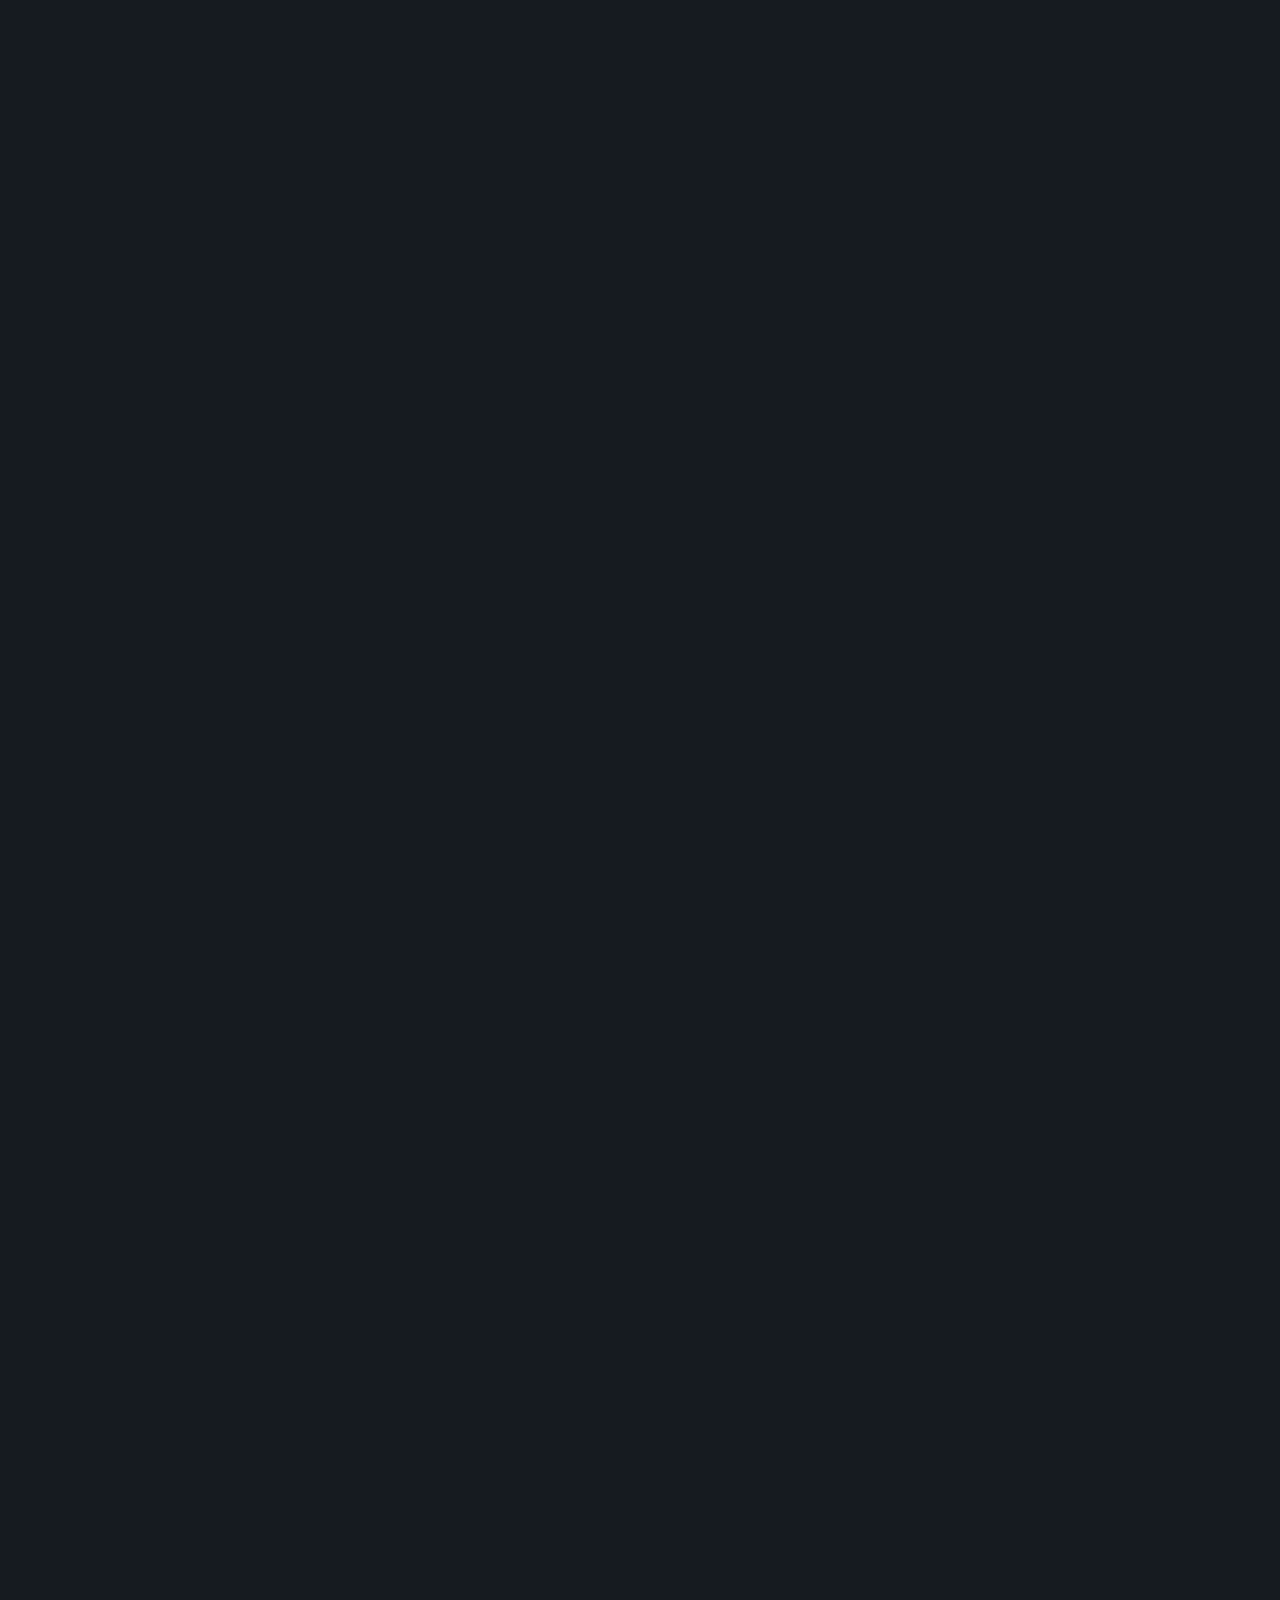
==== commit 77a3a212: "Add files via upload" ====
--- a/index.html
+++ b/index.html
@@ -2,8 +2,9 @@
 <html lang="en-GB">
 <head>
   <meta charset="UTF-8">
+  <script src="js/gate.js"></script>
   <meta name="viewport" content="width=device-width, initial-scale=1.0">
-  <title>MTFBYW — May the Force Be With You RPG</title>
+  <title>MTFBYW RPG</title>
   <link rel="stylesheet" href="css/tokens.css">
   <link rel="stylesheet" href="css/layout.css">
 </head>
@@ -18,15 +19,15 @@
     <div style="font-family:var(--font-display);font-size:var(--text-xs);font-weight:700;letter-spacing:0.12em;text-transform:uppercase;color:var(--color-text-gold);margin-bottom:var(--space-4);">
       Closed Beta · v1.1.1
     </div>
-    <h1 style="font-size:var(--text-hero);font-weight:900;color:var(--color-text);line-height:1.05;margin-bottom:var(--space-6);">
-      May the Force<br><em style="color:var(--color-text-gold);font-style:normal;">Be With You</em>
+    <h1 style="margin-bottom:var(--space-6);">
+      <img src="assets/logo.svg" alt="MTFBYW" style="height:60px;width:auto;display:inline-block;">
     </h1>
     <p style="font-size:var(--text-lg);color:var(--color-text-subdued);max-width:660px;margin:0 auto var(--space-8);line-height:1.75;">
       A cinematic roleplaying game set in a galaxy far, far away. Heroes bound by choice and destiny. A game of Willpower, fate, and the eternal push and pull of the Force Dyad.
     </p>
     <div style="display:flex;gap:var(--space-3);justify-content:center;flex-wrap:wrap;">
-      <a href="hero-creation.html" style="display:inline-flex;align-items:center;gap:var(--space-2);background:var(--color-text-gold);color:var(--color-page-bg);font-family:var(--font-display);font-weight:700;font-size:var(--text-base);padding:var(--space-3) var(--space-6);border-radius:var(--radius-md);text-decoration:none;transition:opacity 0.15s;">
-        Create Your Hero
+      <a href="origins.html" style="display:inline-flex;align-items:center;gap:var(--space-2);background:var(--color-text-gold);color:var(--color-page-bg);font-family:var(--font-display);font-weight:700;font-size:var(--text-base);padding:var(--space-3) var(--space-6);border-radius:var(--radius-md);text-decoration:none;transition:opacity 0.15s;">
+        Get Started
       </a>
       <a href="rules.html" style="display:inline-flex;align-items:center;gap:var(--space-2);background:var(--color-surface);border:1px solid var(--color-outline-sub);color:var(--color-text);font-family:var(--font-display);font-weight:700;font-size:var(--text-base);padding:var(--space-3) var(--space-6);border-radius:var(--radius-md);text-decoration:none;transition:opacity 0.15s;">
         Core Rules
@@ -53,11 +54,11 @@
 
   <!-- Section grid -->
   <div class="home-grid">
-    <a href="hero-creation.html" class="home-card">
+    <a href="origins.html" class="home-card">
       <div class="home-card__icon">🧬</div>
-      <div class="home-card__title">Creating a Hero</div>
-      <div class="home-card__desc">Choose your species, origin, path, and career. Configure traits, damage thresholds, and evasion. Your story starts here.</div>
-      <div class="home-card__arrow">Start → </div>
+      <div class="home-card__title">Origins</div>
+      <div class="home-card__desc">Choose your origin — the circumstances that forged your Hero before their story began. Core and expanded origins included.</div>
+      <div class="home-card__arrow">Explore →</div>
     </a>
     <a href="species.html" class="home-card">
       <div class="home-card__icon">🌌</div>
--- a/css/layout.css
+++ b/css/layout.css
@@ -24,19 +24,20 @@
 }
 
 .site-logo {
-  font-family: var(--font-display);
-  font-size: 20px; /* heading-sm equivalent */
-  /* ITC Serif Gothic Heavy for logo — brand display */
-  font-weight: 700;
-  color: var(--color-text);
-  letter-spacing: 0.06em;
-  text-transform: uppercase;
+  display: flex;
+  align-items: center;
   flex-shrink: 0;
   text-decoration: none;
-}
-
-.site-logo span {
-  color: var(--color-text-gold);
+  opacity: 1;
+  transition: opacity 0.15s;
+}
+
+.site-logo:hover { opacity: 0.8; }
+
+.site-logo img {
+  display: block;
+  height: 28px;
+  width: auto;
 }
 
 .site-nav {
